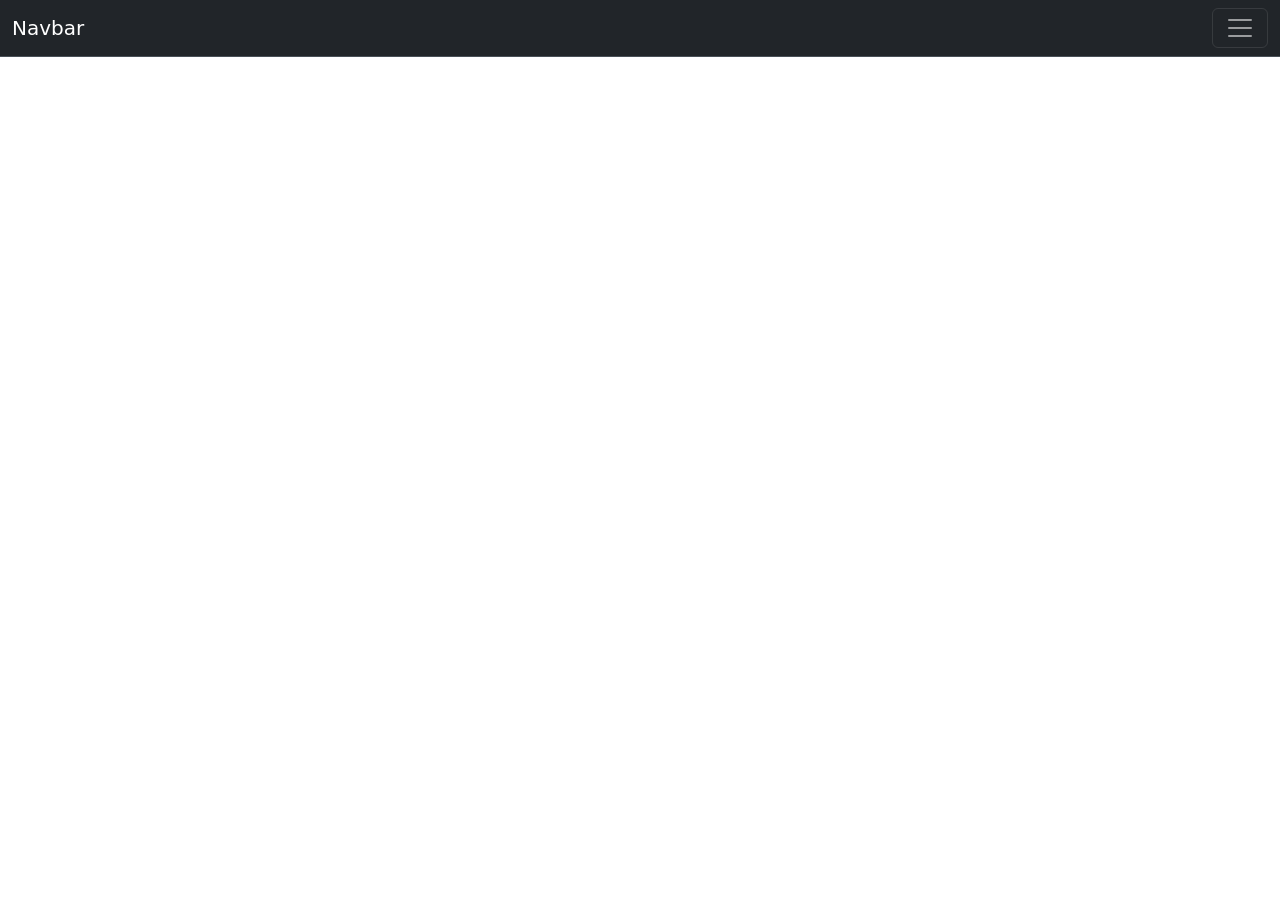
==== css/index.html @ 4d9deb5e "Initial commit" ====
<!doctype html>
<html lang="en">

<head>
    <meta charset="utf-8">
    <meta name="viewport" content="width=device-width, initial-scale=1">
    <title>Bootstrap demo</title>
    <link href="https://cdn.jsdelivr.net/npm/bootstrap@5.3.8/dist/css/bootstrap.min.css" rel="stylesheet"
        integrity="sha384-sRIl4kxILFvY47J16cr9ZwB07vP4J8+LH7qKQnuqkuIAvNWLzeN8tE5YBujZqJLB" crossorigin="anonymous">
</head>

<body>
<!--Menu-->
<div id="menu-container"></div>
<!--เนื้อหา-->
   
</body>

</html>
<script src="https://cdn.jsdelivr.net/npm/bootstrap@5.3.8/dist/js/bootstrap.bundle.min.js"
    integrity="sha384-FKyoEForCGlyvwx9Hj09JcYn3nv7wiPVlz7YYwJrWVcXK/BmnVDxM+D2scQbITxI" crossorigin="anonymous">
    </script>

<script scr="js/bootstrap.bundle.min.js"></script>
<script src="menu.js"></script>
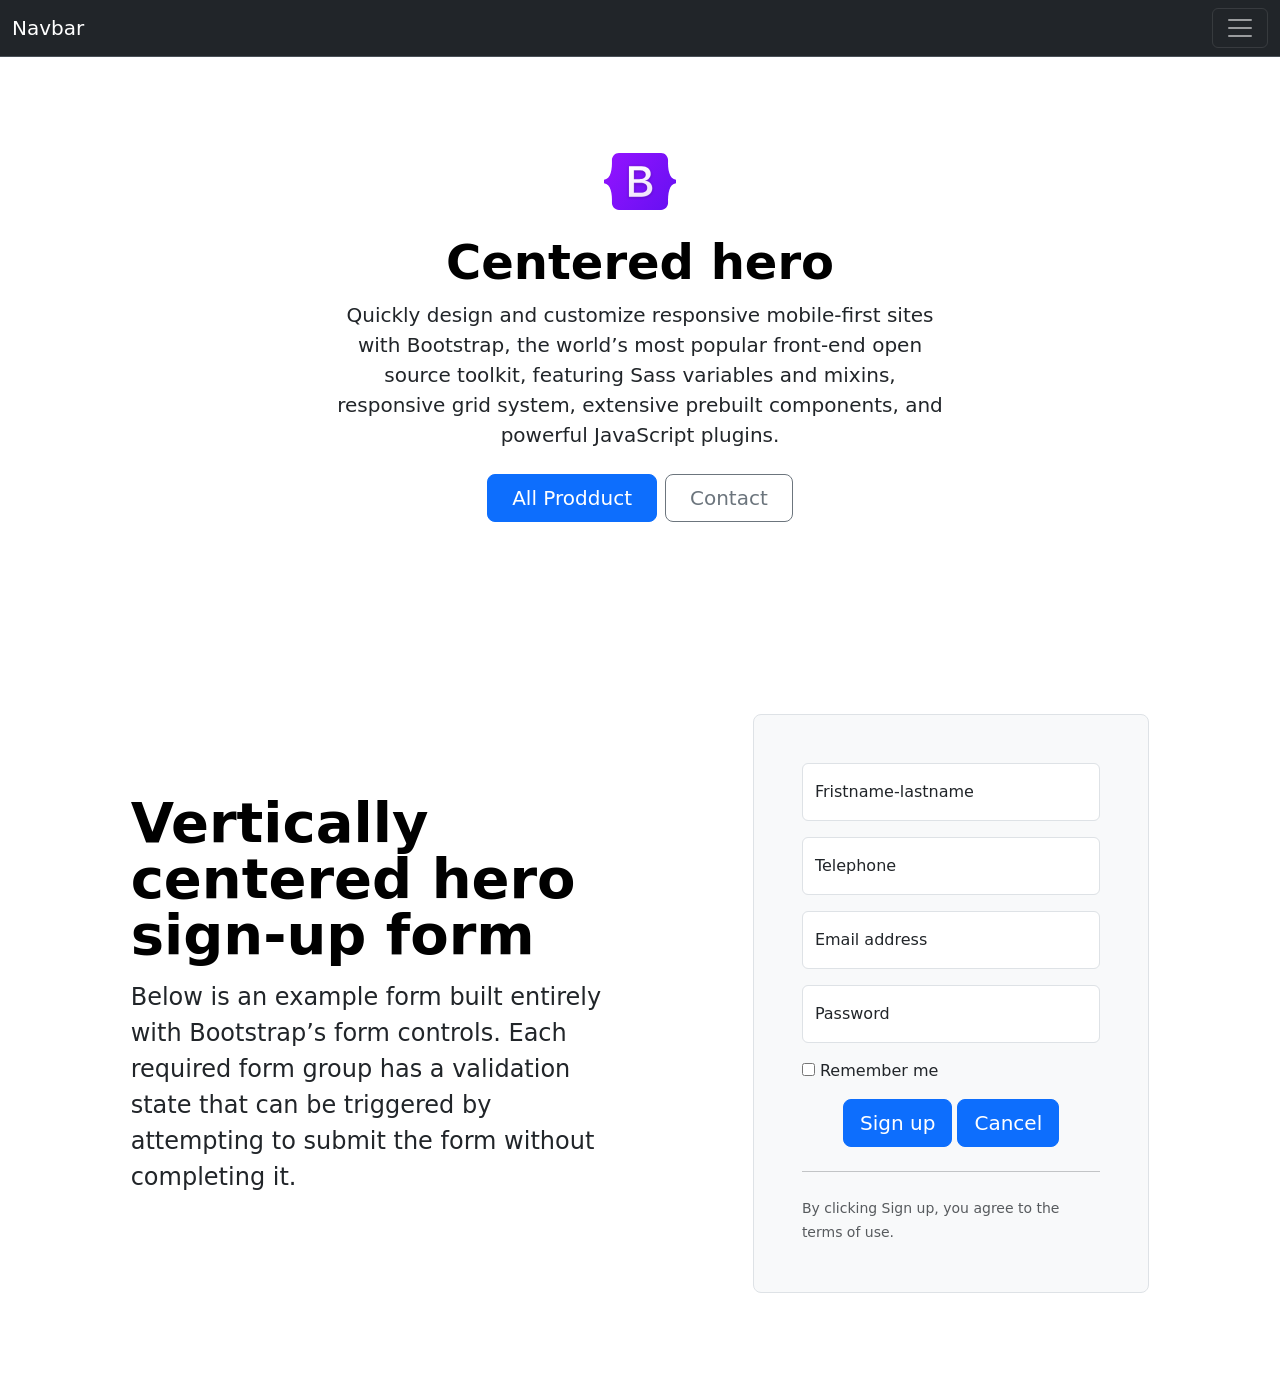
==== commit f8403339: "update v1" ====
--- a/css/index.html
+++ b/css/index.html
@@ -10,10 +10,61 @@
 </head>
 
 <body>
-<!--Menu-->
-<div id="menu-container"></div>
-<!--เนื้อหา-->
-   
+    <!--Menu-->
+    <div id="menu-container"></div>
+    <!--เนื้อหา-->
+    <div class="px-4 py-5 my-5 text-center"> <img class="d-block mx-auto mb-4" src="/bootstrap-logo.svg" alt=""
+            width="72" height="57">
+        <h1 class="display-5 fw-bold text-body-emphasis">Centered hero</h1>
+        <div class="col-lg-6 mx-auto">
+            <p class="lead mb-4">Quickly design and customize responsive mobile-first sites with Bootstrap, the world’s
+                most popular front-end open source toolkit, featuring Sass variables and mixins, responsive grid system,
+                extensive prebuilt components, and powerful JavaScript plugins.</p>
+            <div class="d-grid gap-2 d-sm-flex justify-content-sm-center"> <button type="button"
+                    class="btn btn-primary btn-lg px-4 gap-3">All Prodduct</button> <button type="button"
+                    class="btn btn-outline-secondary btn-lg px-4">Contact</button> </div>
+        </div>
+    </div>
+
+    <!--เนื้อหาสอง-->
+    <div class="container col-xl-10 col-xxl-8 px-4 py-5">
+        <div class="row align-items-center g-lg-5 py-5">
+            <div class="col-lg-7 text-center text-lg-start">
+                <h1 class="display-4 fw-bold lh-1 text-body-emphasis mb-3">Vertically centered hero sign-up form</h1>
+                <p class="col-lg-10 fs-4">Below is an example form built entirely with Bootstrap’s form controls. Each
+                    required form group has a validation state that can be triggered by attempting to submit the form
+                    without completing it.</p>
+            </div>
+            <div class="col-md-10 mx-auto col-lg-5">
+                <form class="p-4 p-md-5 border rounded-3 bg-body-tertiary">
+                    <div class="form-floating mb-3"> <input type="text" required class="form-control" id="floatingInput"
+                            placeholder="Fristname-lastname"> <label for="floatingInput">Fristname-lastname</label> </div>
+                    <div class="form-floating mb-3"> <input type="number" required class="form-control" id="floatingInput"
+                            placeholder="xxx-xxx-xxxx"> <label for="floatingInput">Telephone</label> </div>
+                    <div class="form-floating mb-3"> <input type="email" required class="form-control" id="floatingInput"
+                            placeholder="name@example.com"> <label for="floatingInput">Email address</label> </div>
+                    <div class="form-floating mb-3"> <input type="password" required class="form-control" id="floatingPassword"
+                            placeholder="Password"> <label for="floatingPassword">Password</label> </div>
+                    <div class="checkbox mb-3"> <label> <input type="checkbox" value="remember-me"> Remember me
+                    </div>
+                    <div class="text-center">
+                    <button class=" btn btn-lg btn-primary" type="submit">Sign up</button>
+                    <button class=" btn btn-lg btn-primary" type="reset">Cancel</button>
+                    </div>
+                    
+                    <hr class="my-4"> <small class="text-body-secondary">By clicking Sign up, you agree to the terms of use.</small>
+                </form>
+            </div>
+        </div>
+    </div>
+
+
+
+
+
+
+
+
 </body>
 
 </html>
